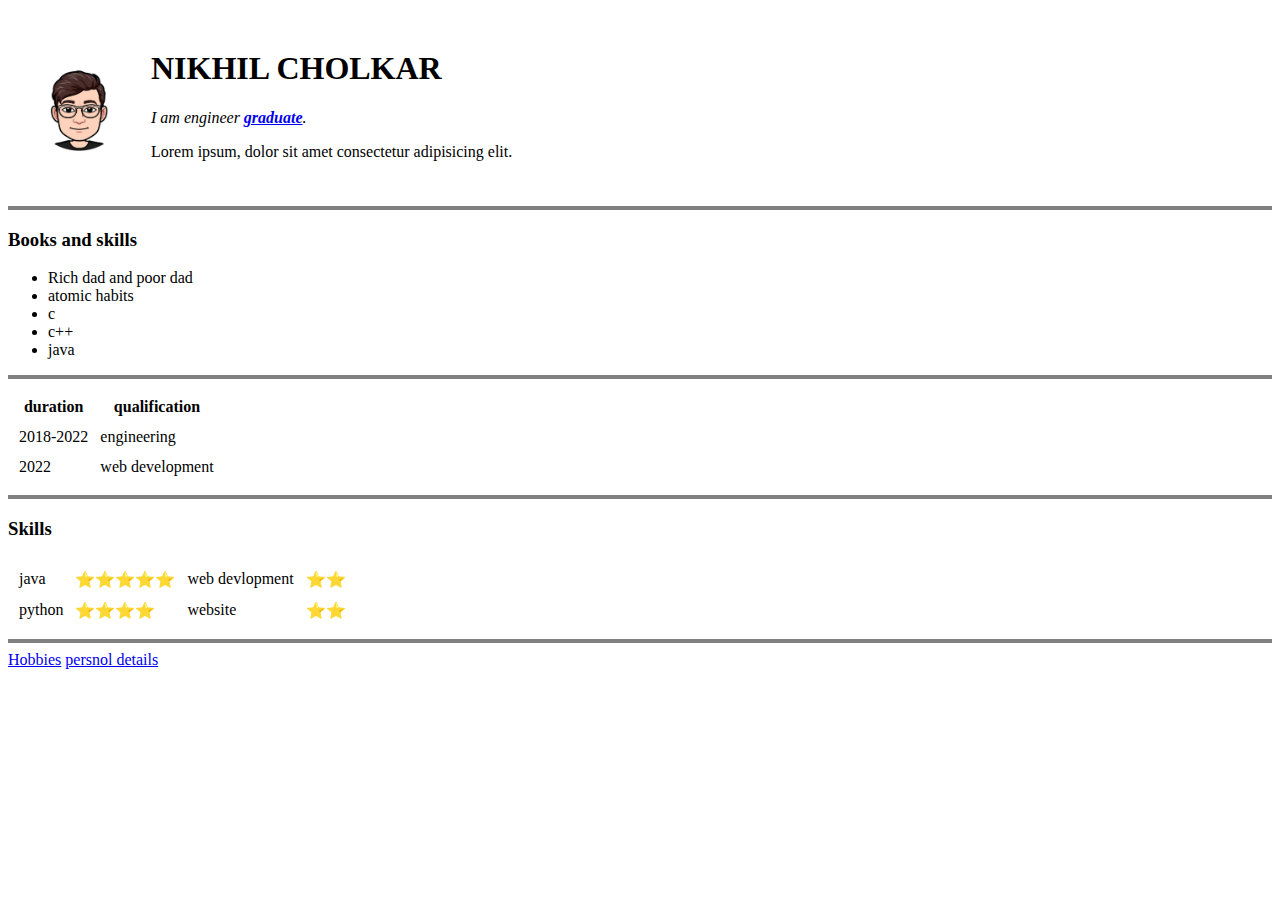
==== index.html @ 3300df4f "Add files via upload" ====
<!DOCTYPE html>
<html lang="en">
<head>
    <meta charset="UTF-8">
    <title>💙Nikhil's Persnol Site</title>
</head>


<body>
<table cellspacing="20">
    <tr>
        <td><img src="images/nikhil.jpg" width="100" alt=nikhils pforile pic"></td>
        <td><h1>NIKHIL CHOLKAR</h1>
        <p><em>I am engineer <strong><a href="https://jntuh.ac.in/">graduate</a></strong>.</em></p>
        <p>Lorem ipsum, dolor sit amet consectetur adipisicing elit.</p></tdz>
    </tr>
</table>
 <hr size="4" noshade>

    <h3>Books and skills</h3>
     <ul>
        <li>Rich dad and poor dad</li>
        <li>atomic habits</li>
        <li>c</li>
        <li>c++</li>
        <li>java</li>
     </ul>  
     <hr size="4" noshade>
     <table cellspacing="10">
        <th>duration</th>
        <th>qualification</th>
        <tr>
            <td>2018-2022</td>
            <td>engineering</td>
          <tr>
            <td>2022</td>
            <td>web development</td>
          </tr>
        </tr>
     </table>  
     <hr size="4" noshade>
    <h3>Skills</h3>
    <table cellspacing="10">
         <tr>
            <td>java</td>
            <td>⭐⭐⭐⭐⭐</td>
            <td>web devlopment</td>
            <td>⭐⭐</td>
         </tr>
         <tr>
            <td>python</td>
            <td>⭐⭐⭐⭐</td>
            <td>website</td>
            <td>⭐⭐</td>
         </tr>
    </table>    
      <hr size="4" noshade>  

     <a href="Hobbies.html">Hobbies</a>
     <a href="persnol.html">persnol details</a>

</body>
</html>
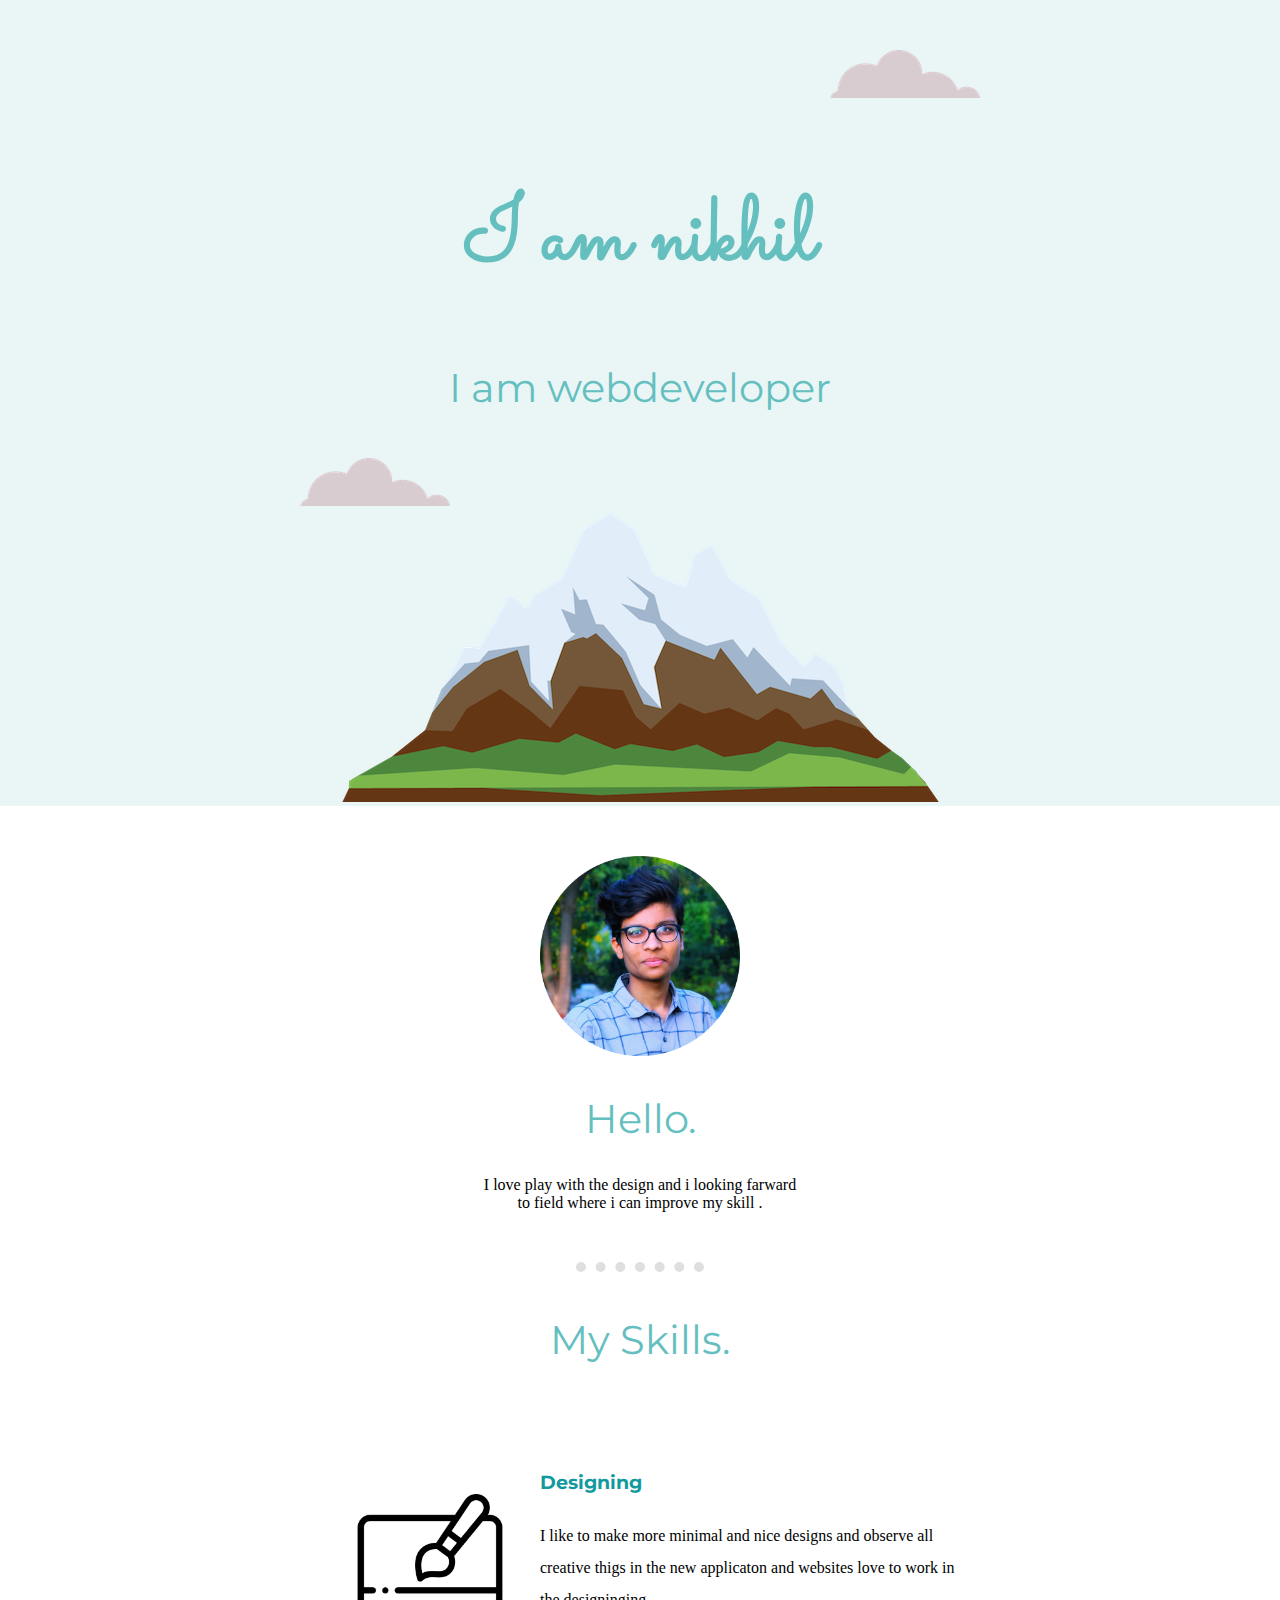
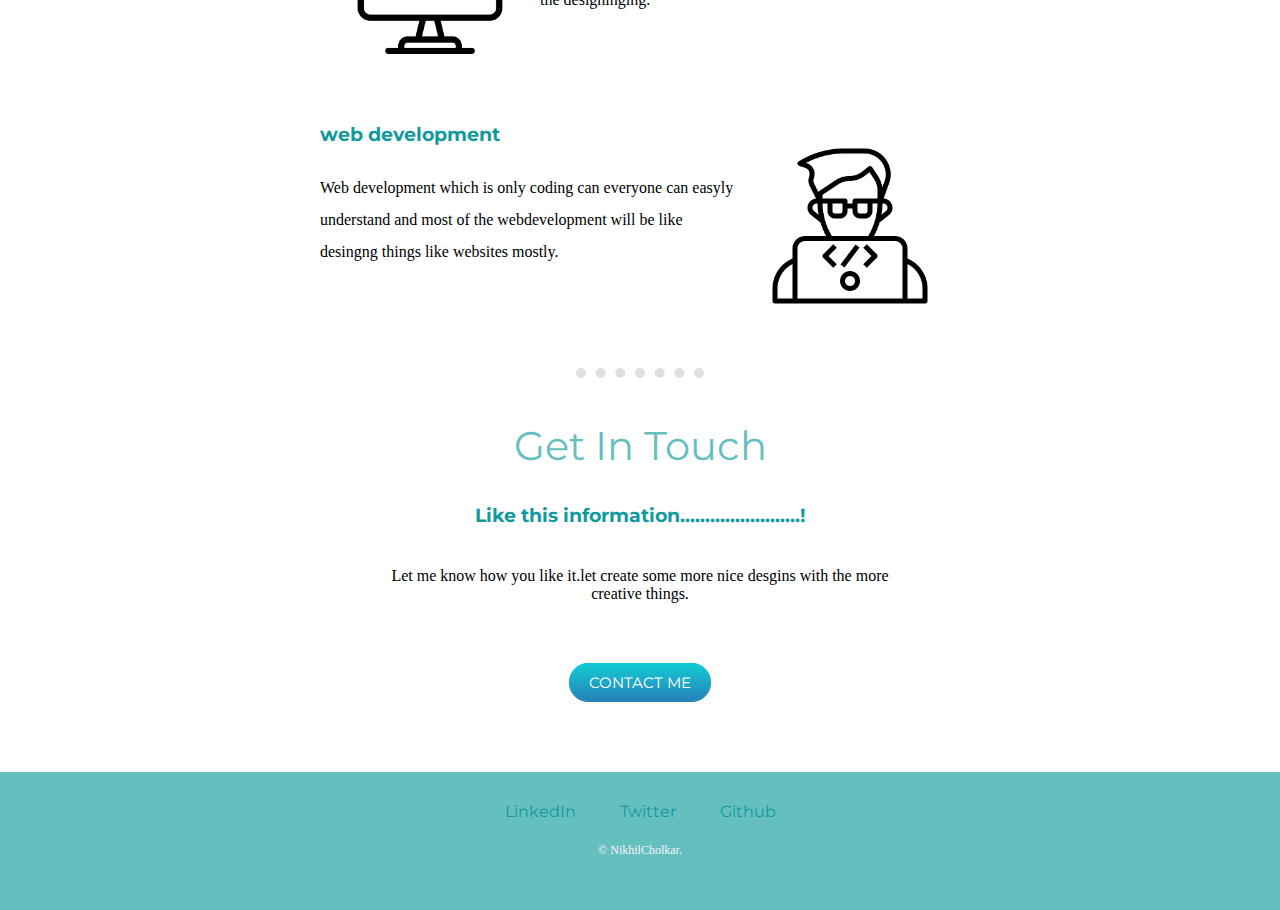
==== commit 49abb0cf: "Add files via upload" ====
--- a/index.html
+++ b/index.html
@@ -2,62 +2,63 @@
 <html lang="en">
 <head>
     <meta charset="UTF-8">
-    <title>💙Nikhil's Persnol Site</title>
+    <meta http-equiv="X-UA-Compatible" content="IE=edge">
+    <meta name="viewport" content="width=device-width, initial-scale=1.0">
+    <title>NickZ site</title>
+    <link rel="stylesheet" href="css/styles.css">
+    <link rel="preconnect" href="https://fonts.googleapis.com"><link rel="preconnect" href="https://fonts.gstatic.com" crossorigin><link href="https://fonts.googleapis.com/css2?family=Merriweather&family=Montserrat&family=Sacramento&display=swap" rel="stylesheet">
 </head>
+<body>
+  
+
+    <div class="top-container">
+        <img class="top-cloud" src="images/cloud.png" alt="cloud pic">
+        <h1>I am nikhil</h1>
+        <h2>I am webdeveloper</h2>
+        <img class="bottom-cloud" src="images/cloud.png" alt="cloud pic">
+        <img src="images/mountain.png" alt="mountain pic">
+    </div>
+ <div class="middle-container">
+   <div class="profile">
+     <img class="nikki" src="images/nikhil.png" alt="nikhils pic">
+     <h2>Hello.</h2>
+     <p class="nikki-text">I love play with the design and i looking farward to field where i can improve my skill .</p>
+   </div>
+   <hr>
+   <div class="skills">
+      <h2>My Skills.</h2>
+      <div class="skill-row">
+         <img class="designing-img" src="images/design.png" alt="design pic">
+         
+         <h3>Designing</h3>
+         <p>I like to make more minimal and nice designs and observe all creative thigs in the new applicaton and websites love to work in the designinging.</p>
+
+     </div>
+
+      <div class="skill-row">
+         <img class="webdevelopment-img" src="images/coding.png" alt="webpic">
+
+         <h3>web development</h3>
+         <p>Web development which is only coding can everyone can easyly understand and most of the webdevelopment will be like desingng things like websites mostly.</p>
+
+     </div>
+  </div>
+  <hr>
+  <div class="contact-me">
+     <h2>Get In Touch</h2>
+     <h3>Like this information........................!</h3>
+     <p class="contact-text">Let me know how you like it.let create some more nice desgins with the more creative things.</p>
+     <a class="btn" href="cholkarnikhil40@gmail.com">CONTACT ME</a>
+  </div>
+ </div>
 
 
-<body>
-<table cellspacing="20">
-    <tr>
-        <td><img src="images/nikhil.jpg" width="100" alt=nikhils pforile pic"></td>
-        <td><h1>NIKHIL CHOLKAR</h1>
-        <p><em>I am engineer <strong><a href="https://jntuh.ac.in/">graduate</a></strong>.</em></p>
-        <p>Lorem ipsum, dolor sit amet consectetur adipisicing elit.</p></tdz>
-    </tr>
-</table>
- <hr size="4" noshade>
-
-    <h3>Books and skills</h3>
-     <ul>
-        <li>Rich dad and poor dad</li>
-        <li>atomic habits</li>
-        <li>c</li>
-        <li>c++</li>
-        <li>java</li>
-     </ul>  
-     <hr size="4" noshade>
-     <table cellspacing="10">
-        <th>duration</th>
-        <th>qualification</th>
-        <tr>
-            <td>2018-2022</td>
-            <td>engineering</td>
-          <tr>
-            <td>2022</td>
-            <td>web development</td>
-          </tr>
-        </tr>
-     </table>  
-     <hr size="4" noshade>
-    <h3>Skills</h3>
-    <table cellspacing="10">
-         <tr>
-            <td>java</td>
-            <td>⭐⭐⭐⭐⭐</td>
-            <td>web devlopment</td>
-            <td>⭐⭐</td>
-         </tr>
-         <tr>
-            <td>python</td>
-            <td>⭐⭐⭐⭐</td>
-            <td>website</td>
-            <td>⭐⭐</td>
-         </tr>
-    </table>    
-      <hr size="4" noshade>  
-
-     <a href="Hobbies.html">Hobbies</a>
-     <a href="persnol.html">persnol details</a>
+ <div class="bottom-container">
+    <a class="footer-link" href="linkedin.com/in/nikhil-cholkar-320a62194">LinkedIn</a>
+    <a class="footer-link" href="https://twitter.com/CholkarNikhil">Twitter</a>
+    <a class="footer-link" href="https://github.com/nikhilcholkar">Github</a>
+    <p class="copyright-text">© NikhilCholkar.</p>
+ </div>
 
 </body>
-</html>+</html>     --- a/css/styles.css
+++ b/css/styles.css
@@ -0,0 +1,144 @@
+body{
+    text-align: center;
+    margin: auto;
+        ont-family: 'Merriweather', serif;
+}
+
+h1{
+    color: #66BFBF;
+    font-family: 'Sacramento', cursive;
+    font-size: 5.625rem;
+    line-height: 2;
+    margin:50px auto 0 auto;
+    
+}
+
+h2{
+    color: #66BFBF;
+    font-family: 'Montserrat', sans-serif;
+    font-size: 2.5rem;
+    font-weight: normal;
+}
+
+h3{
+    color: #11999E;
+    font-family: 'Montserrat', sans-serif;
+}
+
+a{
+    color: #11999E;
+}
+
+
+.stu{
+    text-decoration: underline ;
+}
+
+.top-container{
+    background-color:#EAF6F6;  
+    position: relative;
+    padding-top: 100px;
+}
+
+.middle-container{
+   
+}
+.bottom-container{
+    background-color: #66BFBF;
+    padding: 30px 0 30px 0;
+}
+
+.contact-me{
+    width: 40%;
+    margin:30px auto 80px auto;
+}
+
+.contact-text{
+    margin: 40px auto 70px auto;
+}
+.top-cloud{
+    position:absolute;
+    right: 300px;
+    top: 50px;
+}
+
+.bottom-cloud{
+    position: absolute;
+    left: 300px;
+    bottom: 300px;
+}
+
+.nikki{
+    height: 200px;
+}
+.designing-img{
+    width: 25%;
+    float: left;
+    margin: 30px;
+ }
+ 
+ .webdevelopment-img{
+     width: 25%;
+     float: right;
+     margin: 30px;
+ }
+ 
+ .skill-row{
+     width: 50%;
+     margin: 100px auto 100px auto;
+     text-align: left;
+     line-height: 2;
+ }
+ 
+
+.profile{
+    width: 50%;
+    margin: 50px auto 50px auto;
+}
+hr{
+    width: 10%;
+    color: #dfdfdf;
+    border-style: dotted none none;
+    height: 10px;
+    border-width: 10px;
+}
+.nikki-text{
+    width: 50%;
+    margin: 20px auto 0 auto;
+}
+
+.btn {
+    background: #11cdd4;
+    background-image: -webkit-linear-gradient(top, #11cdd4, #2980b9);
+    background-image: -moz-linear-gradient(top, #11cdd4, #2980b9);
+    background-image: -ms-linear-gradient(top, #11cdd4, #2980b9);
+    background-image: -o-linear-gradient(top, #11cdd4, #2980b9);
+    background-image: linear-gradient(to bottom, #11cdd4, #2980b9);
+    -webkit-border-radius: 60;
+    -moz-border-radius: 60;
+    border-radius: 60px;
+    font-family: 'Montserrat', sans-serif;
+    color: #ffffff;
+    font-size: 15px;
+    padding: 10px 20px 10px 20px;
+    text-decoration: none;
+  }
+  
+  .btn:hover {
+    background: #3cb0fd;
+    text-decoration: none;
+  }
+  a{
+    color: #11999E;
+    font-family: 'Montserrat', sans-serif;
+    text-decoration: none;
+    margin: 10px 20px;
+  }
+  a:hover{
+    color: #EAF6F6;
+  }
+  .copyright-text{
+    color: whitesmoke;
+    font-size: 0.75rem;
+    padding: 10px 0;
+  }